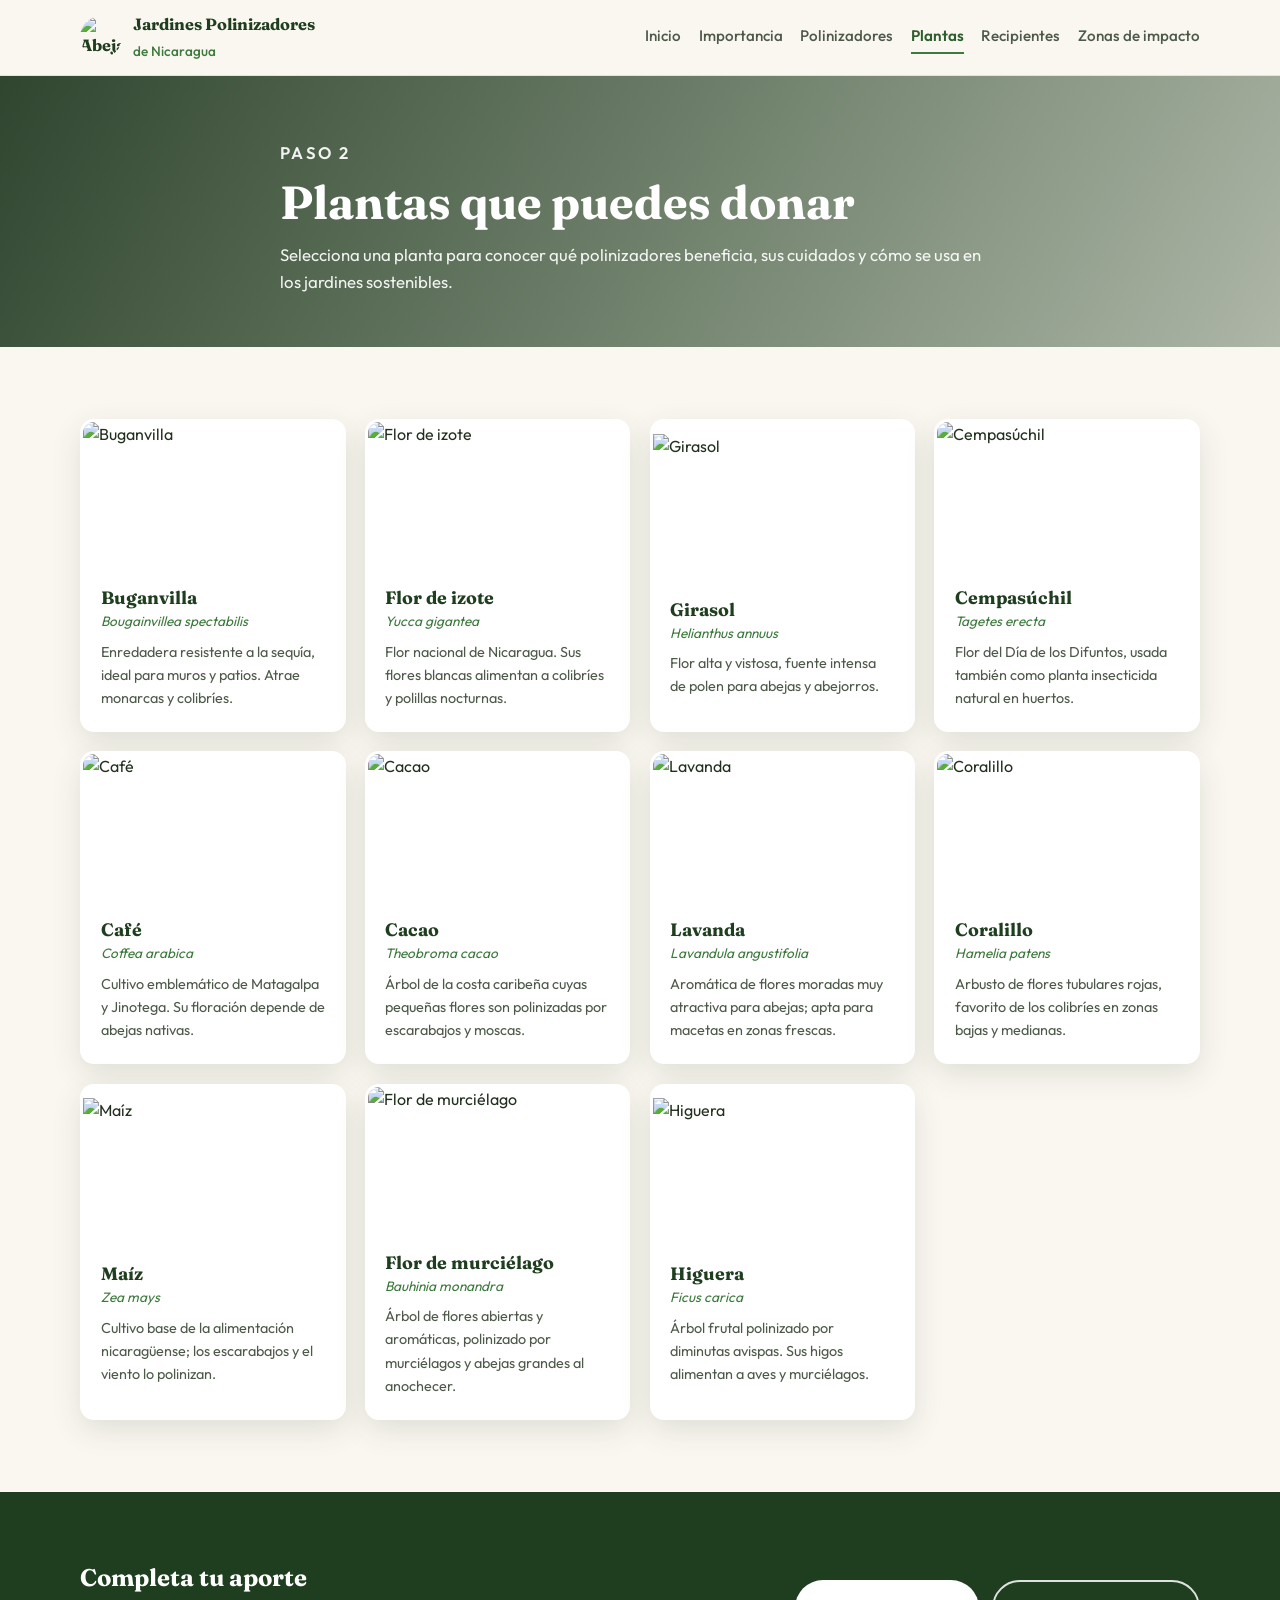
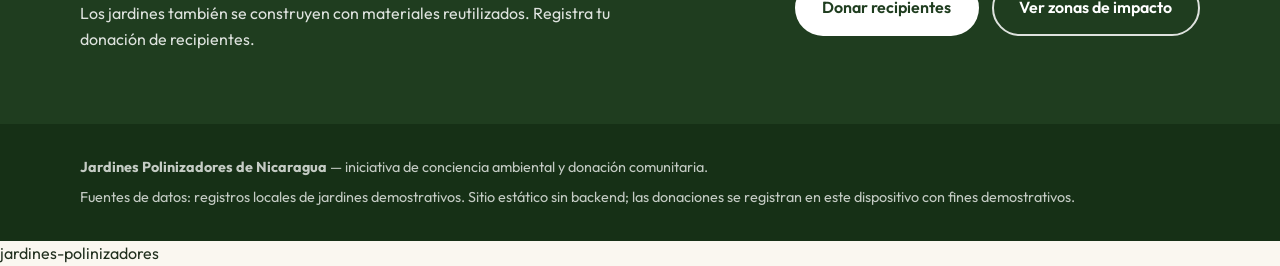
==== pagina-web/plantas.html @ b2a904cb "Sitio Jardines Polinizadores de Nicaragua" ====
<!DOCTYPE html>
<html lang="es">
<head>
  <meta charset="UTF-8" />
  <meta name="viewport" content="width=device-width, initial-scale=1.0" />
  <title>Plantas donables | Jardines Polinizadores de Nicaragua</title>
  <meta name="description" content="Plantas que puedes donar a los jardines polinizadores de Nicaragua y los polinizadores que benefician." />
  <link rel="preconnect" href="https://fonts.googleapis.com" />
  <link rel="preconnect" href="https://fonts.gstatic.com" crossorigin />
  <link href="https://fonts.googleapis.com/css2?family=Fraunces:opsz,wght@9..144,500;9..144,700&family=Outfit:wght@300;400;500;600;700&display=swap" rel="stylesheet" />
  <link rel="stylesheet" href="css/styles.css" />
</head>
<body>
  <header class="site-header">
    <div class="container header-inner">
      <a class="logo" href="index.html">
        <img src="https://images.unsplash.com/photo-1568526381923-caf3fd520382?auto=format&fit=crop&w=100&q=80" alt="Abeja polinizadora" />
        <span>Jardines Polinizadores<br /><small>de Nicaragua</small></span>
      </a>
      <button class="nav-toggle" id="navToggle" aria-label="Abrir menú">Menú</button>
      <nav class="site-nav" id="siteNav">
        <a href="index.html">Inicio</a>
        <a href="index.html#importancia">Importancia</a>
        <a href="polinizadores.html">Polinizadores</a>
        <a href="plantas.html" class="activo">Plantas</a>
        <a href="recipientes.html">Recipientes</a>
        <a href="zonas.html">Zonas de impacto</a>
      </nav>
    </div>
  </header>

  <main>
    <section class="page-hero">
      <div class="page-hero-bg" style="background-image: url('https://images.unsplash.com/photo-1499002238440-d264edd596ec?auto=format&fit=crop&w=1600&q=80')"></div>
      <div class="hero-overlay"></div>
      <div class="container page-hero-content">
        <p class="eyebrow">Paso 2</p>
        <h1>Plantas que puedes donar</h1>
        <p>Selecciona una planta para conocer qué polinizadores beneficia, sus cuidados y cómo se usa en los jardines sostenibles.</p>
      </div>
    </section>

    <section class="section">
      <div class="container">
        <div class="species-grid" id="plantasGrid"></div>
        <div class="detail-panel" id="plantaDetalle" hidden></div>
      </div>
    </section>

    <section class="section cta-final">
      <div class="container cta-final-inner">
        <div>
          <h2>Completa tu aporte</h2>
          <p>Los jardines también se construyen con materiales reutilizados. Registra tu donación de recipientes.</p>
        </div>
        <div class="cta-botones">
          <a class="btn btn-primary" href="recipientes.html">Donar recipientes</a>
          <a class="btn btn-outline" href="zonas.html">Ver zonas de impacto</a>
        </div>
      </div>
    </section>
  </main>

  <footer class="site-footer">
    <div class="container footer-inner">
      <p><strong>Jardines Polinizadores de Nicaragua</strong> — iniciativa de conciencia ambiental y donación comunitaria.</p>
      <p>Fuentes de datos: registros locales de jardines demostrativos. Sitio estático sin backend; las donaciones se registran en este dispositivo con fines demostrativos.</p>
    </div>
  </footer>

  <script src="js/data.js"></script>
  <script src="js/common.js"></script>
  <script src="js/plantas.js"></script>
</body>
</html>
jardines-polinizadores
---- pagina-web/css/styles.css ----
:root {
  --verde-900: #1f3d1f;
  --verde-700: #2e5e2e;
  --verde-600: #3d7a3d;
  --verde-500: #4a9a4a;
  --verde-100: #e3f0e0;
  --crema: #faf7f0;
  --arena: #f0e9d9;
  --tierra: #6b5340;
  --texto: #22301f;
  --texto-suave: #4d5a4a;
  --blanco: #ffffff;
  --sombra: 0 10px 30px rgba(31, 61, 31, 0.12);
  --radio: 14px;
}

* { margin: 0; padding: 0; box-sizing: border-box; }

html { scroll-behavior: smooth; }

body {
  font-family: "Outfit", system-ui, sans-serif;
  color: var(--texto);
  background: var(--crema);
  line-height: 1.6;
}

img { max-width: 100%; display: block; }

.container { width: min(1120px, 92%); margin: 0 auto; }

h1, h2, h3 { font-family: "Fraunces", Georgia, serif; line-height: 1.15; color: var(--verde-900); }

.eyebrow {
  text-transform: uppercase;
  letter-spacing: 0.14em;
  font-size: 0.75rem;
  font-weight: 600;
  color: rgba(255, 255, 255, 0.85);
  margin-bottom: 0.6rem;
}

.eyebrow.dark { color: var(--verde-600); }

.btn {
  display: inline-block;
  padding: 0.8rem 1.6rem;
  border-radius: 999px;
  font-weight: 600;
  text-decoration: none;
  border: 2px solid transparent;
  cursor: pointer;
  font-size: 1rem;
  transition: transform 0.15s ease, background 0.15s ease, color 0.15s ease;
}

.btn:hover { transform: translateY(-2px); }

.btn-primary { background: var(--verde-600); color: var(--blanco); }
.btn-primary:hover { background: var(--verde-700); }

.btn-outline { border-color: rgba(255, 255, 255, 0.85); color: var(--blanco); }
.btn-outline:hover { background: rgba(255, 255, 255, 0.15); }

.btn-block { width: 100%; }

/* Header */
.site-header {
  position: sticky;
  top: 0;
  z-index: 50;
  background: rgba(250, 247, 240, 0.94);
  backdrop-filter: blur(8px);
  border-bottom: 1px solid rgba(46, 94, 46, 0.12);
}

.header-inner {
  display: flex;
  align-items: center;
  justify-content: space-between;
  gap: 1rem;
  padding: 0.7rem 0;
  flex-wrap: wrap;
}

.logo {
  display: flex;
  align-items: center;
  gap: 0.7rem;
  text-decoration: none;
  font-weight: 700;
  color: var(--verde-900);
  font-family: "Fraunces", Georgia, serif;
  font-size: 1.02rem;
}

.logo small { font-family: "Outfit", sans-serif; font-weight: 500; color: var(--verde-600); }

.logo img { width: 42px; height: 42px; border-radius: 50%; object-fit: cover; }

.site-nav { display: flex; gap: 0.3rem 1.1rem; flex-wrap: wrap; }

.site-nav a {
  text-decoration: none;
  color: var(--texto-suave);
  font-weight: 500;
  font-size: 0.95rem;
  padding: 0.25rem 0;
  border-bottom: 2px solid transparent;
}

.site-nav a:hover { color: var(--verde-700); border-bottom-color: var(--verde-500); }

.site-nav a.activo {
  color: var(--verde-700);
  font-weight: 600;
  border-bottom-color: var(--verde-600);
}

.nav-toggle {
  display: none;
  background: var(--verde-600);
  color: white;
  border: none;
  border-radius: 8px;
  padding: 0.5rem 0.9rem;
  font-family: inherit;
  font-weight: 600;
  cursor: pointer;
}

/* Hero */
.hero {
  position: relative;
  color: var(--blanco);
  padding: 5.5rem 0 4rem;
  overflow: hidden;
}

.hero-bg {
  position: absolute;
  inset: 0;
  background-size: cover;
  background-position: center;
  transform: scale(1.02);
}

.hero-overlay {
  position: absolute;
  inset: 0;
  background: linear-gradient(120deg, rgba(20, 45, 20, 0.88), rgba(31, 61, 31, 0.62) 55%, rgba(31, 61, 31, 0.35));
}

.hero-content { position: relative; z-index: 1; max-width: 820px; }

.hero h1 {
  color: var(--blanco);
  font-size: clamp(2.1rem, 5vw, 3.4rem);
  margin-bottom: 1.1rem;
}

.hero-lead { font-size: 1.1rem; max-width: 640px; color: rgba(255, 255, 255, 0.92); margin-bottom: 1.8rem; }

.hero-actions { display: flex; gap: 0.9rem; flex-wrap: wrap; margin-bottom: 2.6rem; }

.hero-stats {
  list-style: none;
  display: grid;
  grid-template-columns: repeat(3, minmax(0, 1fr));
  gap: 1rem;
  max-width: 760px;
}

.hero-stats li {
  background: rgba(255, 255, 255, 0.12);
  border: 1px solid rgba(255, 255, 255, 0.18);
  border-radius: var(--radio);
  padding: 0.9rem 1rem;
  backdrop-filter: blur(4px);
}

.hero-stats strong { display: block; font-size: 1.7rem; font-family: "Fraunces", serif; }
.hero-stats span { font-size: 0.85rem; color: rgba(255, 255, 255, 0.85); }

/* Secciones */
.section { padding: 4.5rem 0; }
.section-alt { background: var(--arena); }

.section-head { text-align: center; max-width: 680px; margin: 0 auto 2.6rem; }
.section-head.left { text-align: left; margin-left: 0; }
.section-head h2 { font-size: clamp(1.6rem, 3.4vw, 2.3rem); margin-bottom: 0.7rem; }
.section-head p { color: var(--texto-suave); }

/* Cards informativas */
.cards-3 {
  display: grid;
  grid-template-columns: repeat(auto-fit, minmax(270px, 1fr));
  gap: 1.4rem;
}

.info-card {
  background: var(--blanco);
  border-radius: var(--radio);
  overflow: hidden;
  box-shadow: var(--sombra);
}

.info-card img { height: 180px; width: 100%; object-fit: cover; }
.info-card-body { padding: 1.2rem 1.3rem 1.5rem; }
.info-card h3 { margin-bottom: 0.5rem; font-size: 1.2rem; }
.info-card p { color: var(--texto-suave); font-size: 0.96rem; }

/* Grid de especies */
.species-grid {
  display: grid;
  grid-template-columns: repeat(auto-fill, minmax(230px, 1fr));
  gap: 1.2rem;
}

.species-card {
  background: var(--blanco);
  border-radius: var(--radio);
  overflow: hidden;
  box-shadow: var(--sombra);
  cursor: pointer;
  border: 3px solid transparent;
  transition: transform 0.18s ease, border-color 0.18s ease;
  text-align: left;
  font: inherit;
  color: inherit;
  padding: 0;
}

.species-card:hover, .species-card:focus-visible { transform: translateY(-4px); border-color: var(--verde-500); outline: none; }
.species-card.activo { border-color: var(--verde-600); }

.species-card img { height: 150px; width: 100%; object-fit: cover; }

.species-card .card-body { padding: 1rem 1.1rem 1.2rem; }
.species-card h3 { font-size: 1.12rem; margin-bottom: 0.15rem; }
.species-card .cientifico { font-style: italic; color: var(--verde-600); font-size: 0.85rem; display: block; margin-bottom: 0.5rem; }
.species-card p { font-size: 0.9rem; color: var(--texto-suave); }

/* Panel de detalle */
.detail-panel {
  margin-top: 2rem;
  background: var(--blanco);
  border-radius: calc(var(--radio) + 4px);
  box-shadow: var(--sombra);
  overflow: hidden;
  animation: aparecer 0.3s ease;
}

@keyframes aparecer {
  from { opacity: 0; transform: translateY(10px); }
  to { opacity: 1; transform: translateY(0); }
}

.detail-hero {
  display: grid;
  grid-template-columns: 280px 1fr;
  gap: 0;
}

.detail-hero img { width: 100%; height: 100%; min-height: 240px; object-fit: cover; }

.detail-body { padding: 1.6rem 1.8rem; }
.detail-body h3 { font-size: 1.7rem; }
.detail-body .cientifico { font-style: italic; color: var(--verde-600); margin-bottom: 0.8rem; display: block; }
.detail-body .descripcion { color: var(--texto-suave); margin-bottom: 1rem; }

.datos-lista { list-style: none; display: grid; gap: 0.4rem; margin-bottom: 1.2rem; }
.datos-lista li { padding-left: 1.4rem; position: relative; font-size: 0.95rem; color: var(--texto-suave); }
.datos-lista li::before {
  content: "";
  position: absolute;
  left: 0;
  top: 0.55em;
  width: 8px;
  height: 8px;
  border-radius: 50%;
  background: var(--verde-500);
}

.relacionadas-title { font-size: 1.05rem; margin-bottom: 0.7rem; }

.chips { display: flex; flex-wrap: wrap; gap: 0.5rem; }

.chip {
  display: inline-flex;
  align-items: center;
  gap: 0.5rem;
  background: var(--verde-100);
  color: var(--verde-900);
  border: 1px solid rgba(74, 154, 74, 0.35);
  border-radius: 999px;
  padding: 0.35rem 0.9rem 0.35rem 0.4rem;
  font-size: 0.88rem;
  font-weight: 500;
  text-decoration: none;
  cursor: pointer;
}

.chip img { width: 28px; height: 28px; border-radius: 50%; object-fit: cover; }
.chip:hover { background: #d4e9cf; }

/* Recipientes */
.recipientes-layout {
  display: grid;
  grid-template-columns: 1.1fr 0.9fr;
  gap: 2.4rem;
  align-items: start;
}

.contenedores-lista { list-style: none; display: grid; gap: 0.7rem; margin: 1.4rem 0; }

.contenedores-lista li {
  background: var(--blanco);
  border-radius: 10px;
  padding: 0.9rem 1rem;
  border-left: 4px solid var(--verde-500);
  box-shadow: 0 4px 14px rgba(31, 61, 31, 0.07);
}

.contenedores-lista strong { display: block; color: var(--verde-900); }
.contenedores-lista span { font-size: 0.9rem; color: var(--texto-suave); }

.reciclaje-img { border-radius: var(--radio); box-shadow: var(--sombra); margin-top: 0.6rem; height: 220px; object-fit: cover; width: 100%; }

.donacion-form {
  background: var(--blanco);
  border-radius: calc(var(--radio) + 2px);
  padding: 1.8rem;
  box-shadow: var(--sombra);
  display: grid;
  gap: 1rem;
}

.donacion-form h3 { font-size: 1.35rem; margin-bottom: 0.2rem; }

.donacion-form label { display: grid; gap: 0.35rem; font-weight: 500; font-size: 0.92rem; color: var(--verde-900); }

.donacion-form input,
.donacion-form select,
.donacion-form textarea {
  font: inherit;
  padding: 0.65rem 0.8rem;
  border: 1.5px solid #cfd8c8;
  border-radius: 8px;
  background: #fbfdf9;
  color: var(--texto);
}

.donacion-form input:focus,
.donacion-form select:focus,
.donacion-form textarea:focus {
  outline: 2px solid var(--verde-500);
  border-color: var(--verde-500);
}

.form-msg { font-size: 0.92rem; min-height: 1.3em; }
.form-msg.exito { color: var(--verde-700); font-weight: 600; }
.form-msg.error { color: #a33b2a; font-weight: 600; }

/* Zonas de impacto */
.zonas-layout {
  display: grid;
  grid-template-columns: 1.05fr 0.95fr;
  gap: 2.2rem;
  align-items: start;
}

.mapa-wrap {
  background: var(--blanco);
  border-radius: var(--radio);
  padding: 1.2rem;
  box-shadow: var(--sombra);
}

#mapaNicaragua {
  width: 100%;
  height: 460px;
  border-radius: 12px;
  overflow: hidden;
  z-index: 0;
}

.mapa-error { padding: 2rem 1rem; text-align: center; color: var(--texto-suave); }

.mapa-nota { font-size: 0.8rem; color: var(--texto-suave); margin-top: 0.7rem; }
.mapa-nota a { color: var(--verde-700); }

/* Popups del mapa */
.popup-zona h3 { font-size: 1.05rem; margin-bottom: 0.25rem; }
.popup-zona .badge { display: inline-block; margin-bottom: 0.4rem; }
.popup-meta { font-size: 0.82rem; color: var(--texto-suave); }
.popup-detalle { font-size: 0.85rem; color: var(--texto-suave); margin: 0.4rem 0 0.6rem; }
.popup-enlace { display: inline-block; margin-top: 0.6rem; font-size: 0.85rem; font-weight: 600; color: var(--verde-700); }
.leaflet-container { font-family: "Outfit", sans-serif; }
.leaflet-popup-content { margin: 0.9rem 1rem; min-width: 210px; }
.leaflet-popup-content .progreso-fila { margin-top: 0.2rem; }

.leyenda { display: flex; gap: 1.1rem; flex-wrap: wrap; margin-top: 0.8rem; font-size: 0.85rem; color: var(--texto-suave); }
.leyenda .dot { display: inline-block; width: 11px; height: 11px; border-radius: 50%; margin-right: 0.35rem; vertical-align: -1px; }
.dot.alto { background: #2e7d32; }
.dot.medio { background: #f9a825; }
.dot.bajo { background: #c62828; }

.zonas-lista { display: grid; gap: 0.8rem; }

.zona-item {
  background: var(--blanco);
  border-radius: 12px;
  padding: 1rem 1.1rem;
  box-shadow: 0 5px 16px rgba(31, 61, 31, 0.08);
  border-left: 5px solid var(--verde-500);
  cursor: pointer;
  transition: transform 0.15s ease, box-shadow 0.15s ease;
}

.zona-item:hover,
.zona-item:focus-visible {
  transform: translateY(-2px);
  box-shadow: 0 10px 24px rgba(31, 61, 31, 0.14);
}

.zona-item.alto { border-left-color: #2e7d32; }
.zona-item.medio { border-left-color: #f9a825; }
.zona-item.bajo { border-left-color: #c62828; }

.zona-top { display: flex; justify-content: space-between; align-items: baseline; gap: 0.6rem; flex-wrap: wrap; }
.zona-top h3 { font-size: 1.1rem; }
.zona-meta { font-size: 0.85rem; color: var(--texto-suave); }

.badge {
  font-size: 0.72rem;
  text-transform: uppercase;
  letter-spacing: 0.06em;
  font-weight: 700;
  padding: 0.18rem 0.6rem;
  border-radius: 999px;
  color: #fff;
}

.badge.alto { background: #2e7d32; }
.badge.medio { background: #f9a825; color: #4a3500; }
.badge.bajo { background: #c62828; }

.zona-detalle { font-size: 0.88rem; color: var(--texto-suave); margin: 0.35rem 0 0.6rem; }

.progreso-fila { display: flex; align-items: center; gap: 0.7rem; }
.progreso-barra { flex: 1; height: 9px; background: #e2e8dc; border-radius: 999px; overflow: hidden; }
.progreso-barra i { display: block; height: 100%; background: linear-gradient(90deg, var(--verde-500), var(--verde-700)); border-radius: 999px; }
.progreso-valor { font-size: 0.85rem; font-weight: 700; color: var(--verde-900); min-width: 3em; text-align: right; }

.zona-item.resaltado { outline: 3px solid var(--verde-500); outline-offset: 2px; }

/* CTA final */
.cta-final { background: var(--verde-900); color: var(--blanco); }
.cta-final h2 { color: var(--blanco); margin-bottom: 0.6rem; }
.cta-final p { color: rgba(255, 255, 255, 0.85); max-width: 560px; }

.cta-final-inner { display: flex; align-items: center; justify-content: space-between; gap: 1.6rem; flex-wrap: wrap; }
.cta-final .btn-primary { background: var(--blanco); color: var(--verde-900); }
.cta-final .btn-primary:hover { background: var(--arena); }

/* Encabezado de páginas internas */
.page-hero {
  position: relative;
  color: var(--blanco);
  padding: 4rem 0 3.2rem;
  overflow: hidden;
}

.page-hero-bg {
  position: absolute;
  inset: 0;
  background-size: cover;
  background-position: center;
  transform: scale(1.02);
}

.page-hero-content { position: relative; z-index: 1; max-width: 720px; }

.page-hero h1 {
  color: var(--blanco);
  font-size: clamp(1.9rem, 4.4vw, 2.9rem);
  margin-bottom: 0.8rem;
}

.page-hero p { color: rgba(255, 255, 255, 0.92); font-size: 1.05rem; }

/* Tarjetas de enlace (inicio) */
.enlaces-grid {
  display: grid;
  grid-template-columns: repeat(auto-fit, minmax(240px, 1fr));
  gap: 1.2rem;
}

.enlace-card {
  background: var(--blanco);
  border-radius: var(--radio);
  overflow: hidden;
  box-shadow: var(--sombra);
  text-decoration: none;
  color: inherit;
  display: flex;
  flex-direction: column;
  transition: transform 0.18s ease;
  border: 2px solid transparent;
}

.enlace-card:hover { transform: translateY(-4px); border-color: var(--verde-500); }

.enlace-card img { height: 150px; width: 100%; object-fit: cover; }

.enlace-card-body {
  padding: 1.1rem 1.2rem 1.3rem;
  display: flex;
  flex-direction: column;
  flex: 1;
  gap: 0.45rem;
}

.enlace-card h3 { font-size: 1.15rem; }
.enlace-card p { font-size: 0.92rem; color: var(--texto-suave); flex: 1; }

.enlace-ir {
  margin-top: 0.6rem;
  font-weight: 600;
  color: var(--verde-600);
  font-size: 0.92rem;
}

.enlace-card:hover .enlace-ir { text-decoration: underline; }

/* Botones en CTA final */
.cta-botones { display: flex; gap: 0.8rem; flex-wrap: wrap; }

/* Footer */
.site-footer { background: #163016; color: rgba(255, 255, 255, 0.75); padding: 2rem 0; font-size: 0.9rem; }
.footer-inner p + p { margin-top: 0.4rem; }

/* Responsive */
@media (max-width: 900px) {
  .recipientes-layout, .zonas-layout { grid-template-columns: 1fr; }
  .detail-hero { grid-template-columns: 1fr; }
  .detail-hero img { min-height: 200px; max-height: 260px; }
  .hero-stats { grid-template-columns: 1fr; max-width: 420px; }
  #mapaNicaragua { height: 380px; }
}

@media (max-width: 720px) {
  .nav-toggle { display: block; }
  .site-nav {
    display: none;
    width: 100%;
    flex-direction: column;
    gap: 0;
    padding-bottom: 0.5rem;
  }
  .site-nav.abierto { display: flex; }
  .site-nav a { padding: 0.6rem 0; border-bottom: 1px solid rgba(46, 94, 46, 0.1); }
  .hero { padding-top: 3.5rem; }
  .page-hero { padding: 3rem 0 2.4rem; }
  .section { padding: 3.2rem 0; }
  #mapaNicaragua { height: 320px; }
}
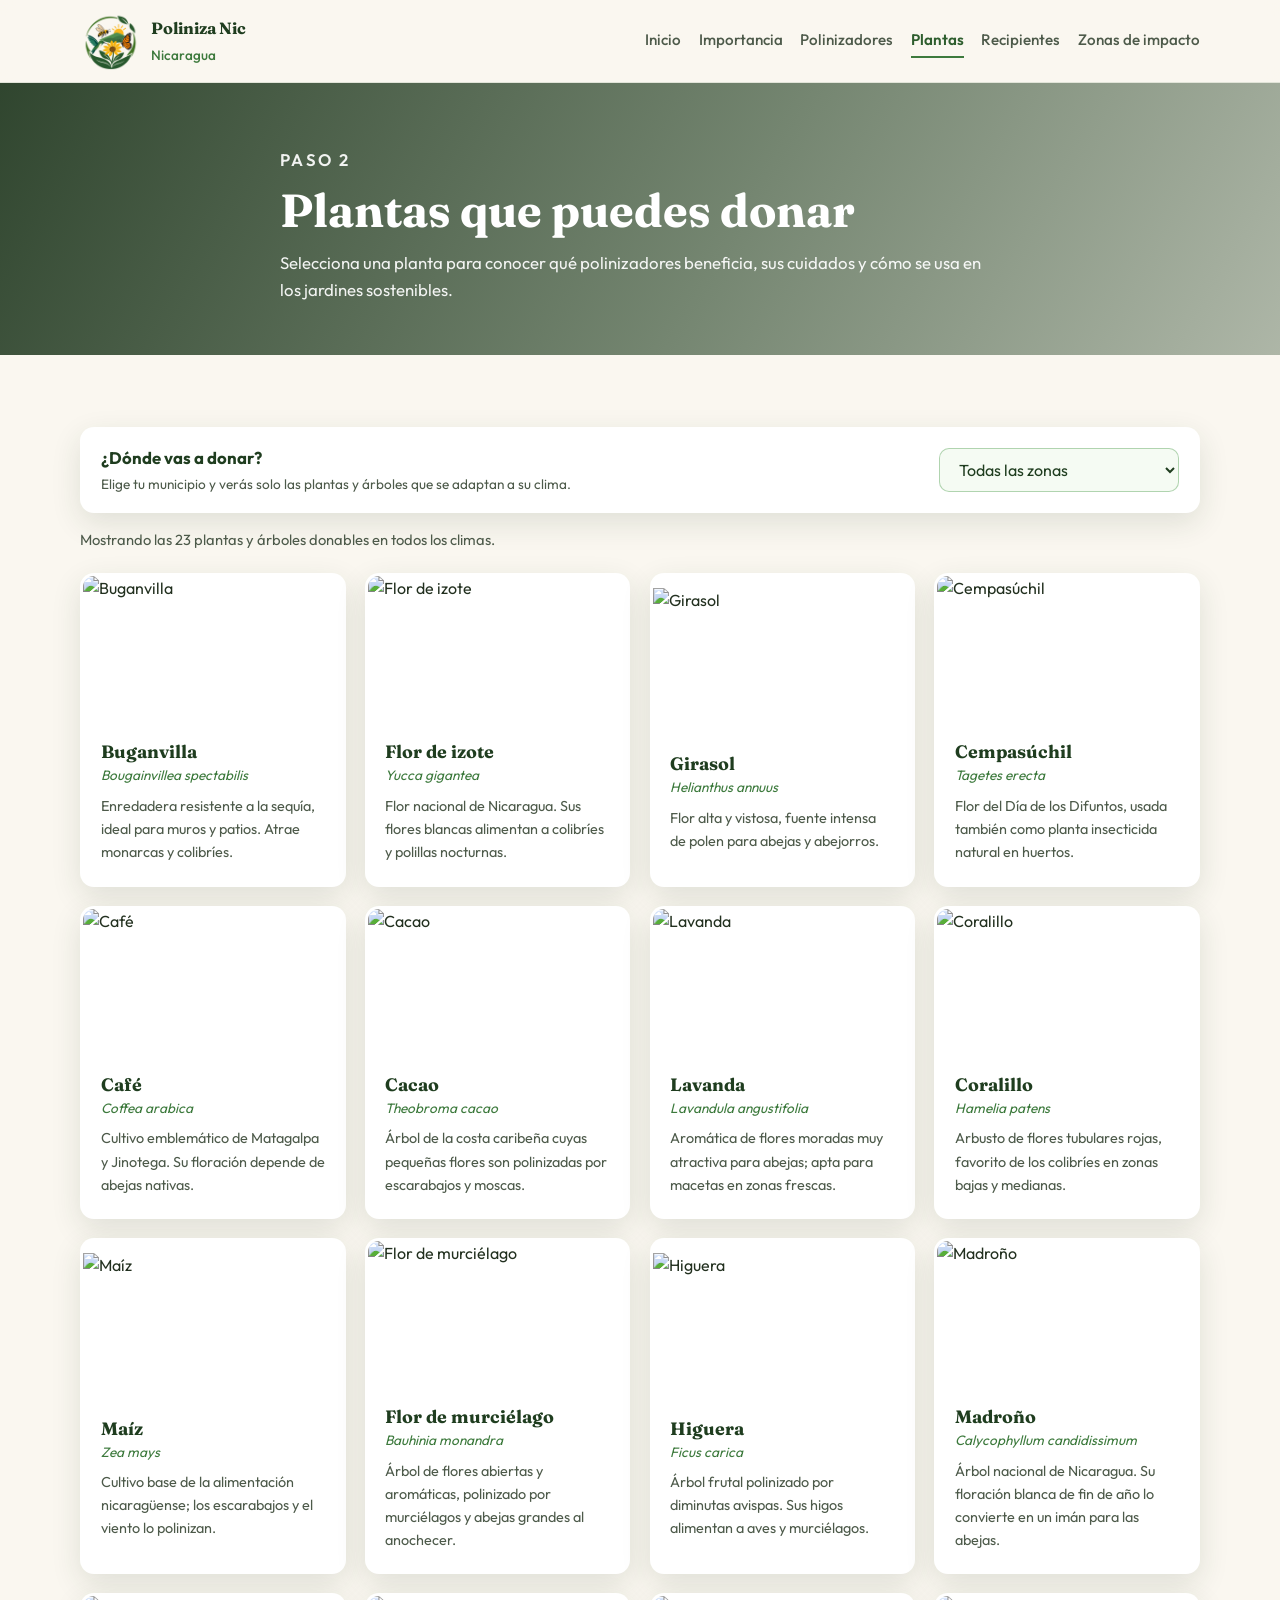
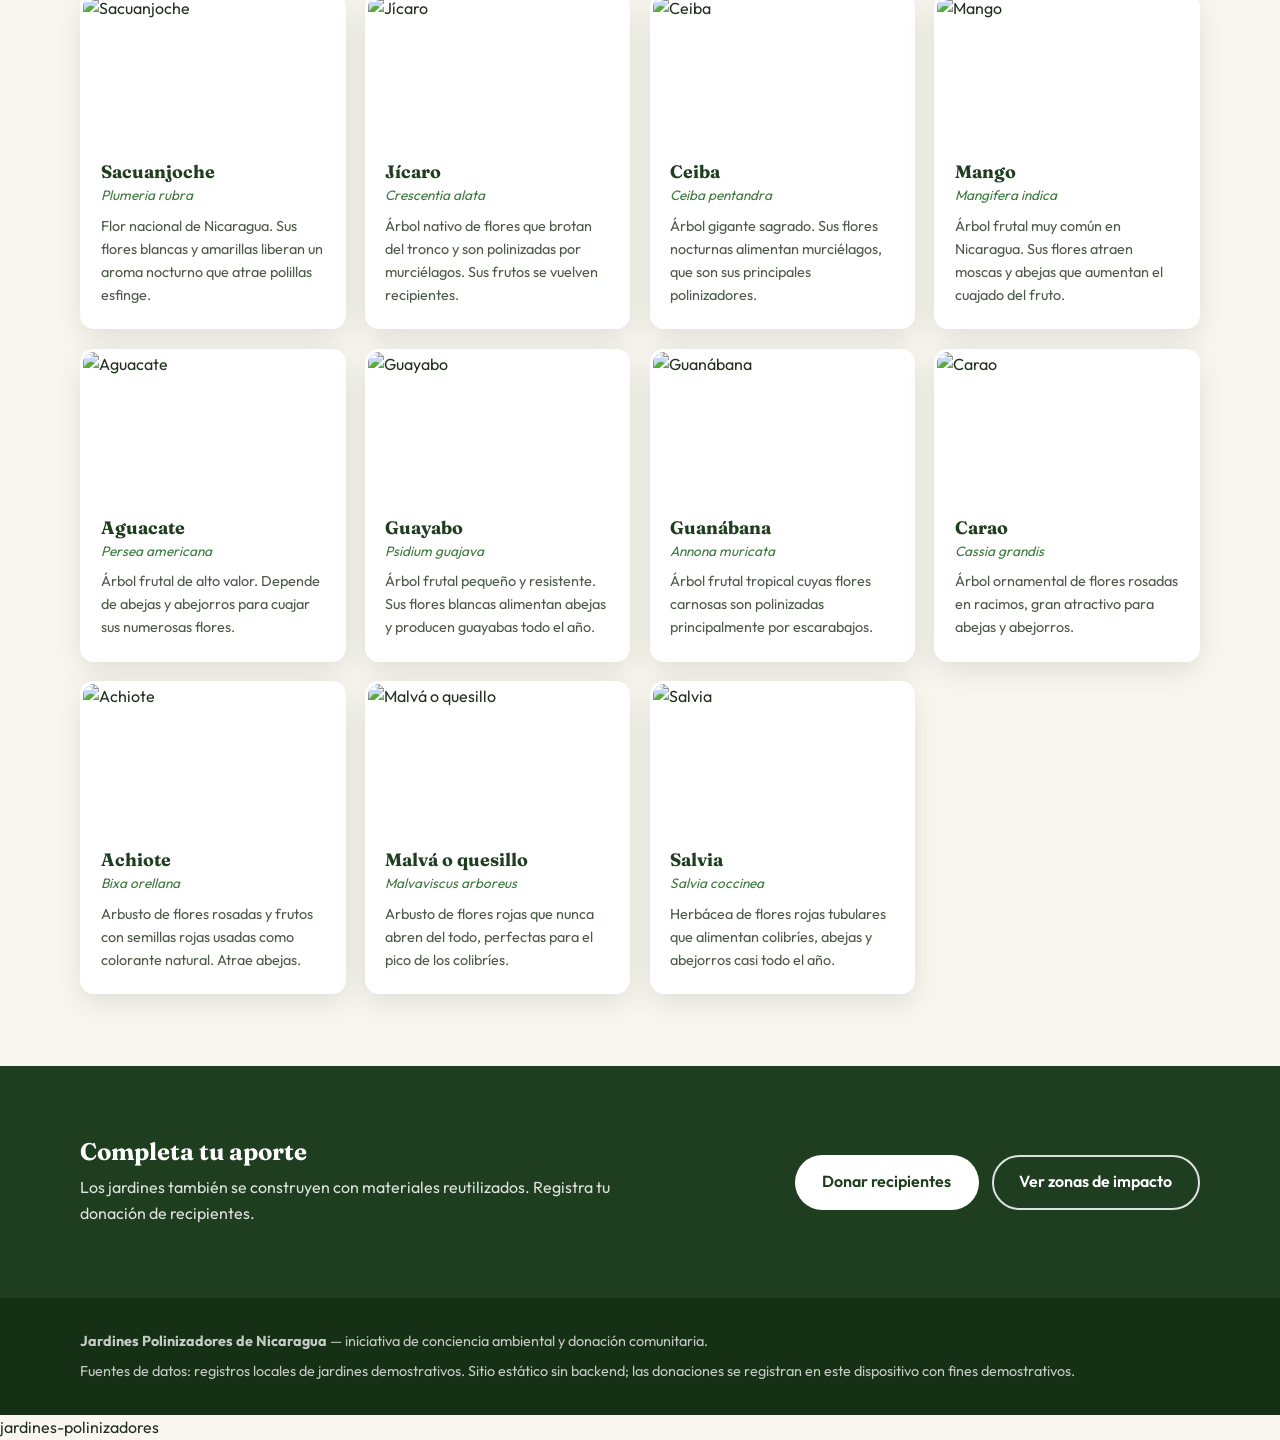
==== commit cdb3b2c3: "Filtro de plantas por zona, mapa real, logo y deploy a GitHub Pages - Filtra plantas/árboles según e" ====
--- a/pagina-web/plantas.html
+++ b/pagina-web/plantas.html
@@ -8,14 +8,15 @@
   <link rel="preconnect" href="https://fonts.googleapis.com" />
   <link rel="preconnect" href="https://fonts.gstatic.com" crossorigin />
   <link href="https://fonts.googleapis.com/css2?family=Fraunces:opsz,wght@9..144,500;9..144,700&family=Outfit:wght@300;400;500;600;700&display=swap" rel="stylesheet" />
+  <link rel="icon" type="image/png" href="assets/logo.png" />
   <link rel="stylesheet" href="css/styles.css" />
 </head>
 <body>
   <header class="site-header">
     <div class="container header-inner">
       <a class="logo" href="index.html">
-        <img src="https://images.unsplash.com/photo-1568526381923-caf3fd520382?auto=format&fit=crop&w=100&q=80" alt="Abeja polinizadora" />
-        <span>Jardines Polinizadores<br /><small>de Nicaragua</small></span>
+        <img src="assets/logo.png" alt="Emblema de polinizadores y naturaleza" />
+        <span>Poliniza Nic<br /><small>Nicaragua</small></span>
       </a>
       <button class="nav-toggle" id="navToggle" aria-label="Abrir menú">Menú</button>
       <nav class="site-nav" id="siteNav">
@@ -42,6 +43,16 @@
 
     <section class="section">
       <div class="container">
+        <div class="filtro-zona">
+          <div>
+            <label for="filtroZona">¿Dónde vas a donar?</label>
+            <p class="filtro-ayuda">Elige tu municipio y verás solo las plantas y árboles que se adaptan a su clima.</p>
+          </div>
+          <select id="filtroZona">
+            <option value="">Todas las zonas</option>
+          </select>
+        </div>
+        <p class="filtro-resumen" id="filtroResumen"></p>
         <div class="species-grid" id="plantasGrid"></div>
         <div class="detail-panel" id="plantaDetalle" hidden></div>
       </div>
--- a/pagina-web/css/styles.css
+++ b/pagina-web/css/styles.css
@@ -96,7 +96,7 @@
 
 .logo small { font-family: "Outfit", sans-serif; font-weight: 500; color: var(--verde-600); }
 
-.logo img { width: 42px; height: 42px; border-radius: 50%; object-fit: cover; }
+.logo img { width: 60px; height: 60px; border-radius: 50%; object-fit: cover; }
 
 .site-nav { display: flex; gap: 0.3rem 1.1rem; flex-wrap: wrap; }
 
@@ -262,7 +262,7 @@
   gap: 0;
 }
 
-.detail-hero img { width: 100%; height: 100%; min-height: 240px; object-fit: cover; }
+.detail-hero > img { width: 100%; height: 100%; min-height: 240px; object-fit: cover; }
 
 .detail-body { padding: 1.6rem 1.8rem; }
 .detail-body h3 { font-size: 1.7rem; }
@@ -304,6 +304,47 @@
 .chip img { width: 28px; height: 28px; border-radius: 50%; object-fit: cover; }
 .chip:hover { background: #d4e9cf; }
 
+/* Filtro por zona en plantas */
+.filtro-zona {
+  display: flex;
+  align-items: center;
+  justify-content: space-between;
+  gap: 1.2rem;
+  flex-wrap: wrap;
+  background: var(--blanco);
+  border-radius: var(--radio);
+  padding: 1.1rem 1.3rem;
+  box-shadow: var(--sombra);
+  margin-bottom: 0.9rem;
+}
+
+.filtro-zona label { font-weight: 700; color: var(--verde-900); font-size: 1.05rem; display: block; }
+.filtro-ayuda { font-size: 0.85rem; color: var(--texto-suave); margin-top: 0.15rem; }
+.filtro-zona select {
+  min-width: 240px;
+  padding: 0.65rem 0.9rem;
+  border-radius: 10px;
+  border: 1px solid rgba(74, 154, 74, 0.4);
+  background: #f5fbf3;
+  font: inherit;
+  color: var(--verde-900);
+  cursor: pointer;
+}
+
+.filtro-resumen { font-size: 0.92rem; color: var(--texto-suave); margin-bottom: 1.4rem; }
+.filtro-resumen strong { color: var(--verde-900); }
+
+.chips-zonas { display: flex; flex-wrap: wrap; gap: 0.45rem; }
+.chip-zona {
+  background: var(--verde-100);
+  color: var(--verde-900);
+  border: 1px solid rgba(74, 154, 74, 0.35);
+  border-radius: 999px;
+  padding: 0.3rem 0.85rem;
+  font-size: 0.82rem;
+  font-weight: 500;
+}
+
 /* Recipientes */
 .recipientes-layout {
   display: grid;
@@ -455,6 +496,17 @@
 
 .zona-item.resaltado { outline: 3px solid var(--verde-500); outline-offset: 2px; }
 
+.zona-enlace {
+  display: inline-block;
+  margin-top: 0.7rem;
+  font-size: 0.85rem;
+  font-weight: 600;
+  color: var(--verde-700);
+  text-decoration: none;
+}
+.zona-enlace:hover { text-decoration: underline; }
+.popup-enlace + .popup-enlace { margin-left: 0.9rem; }
+
 /* CTA final */
 .cta-final { background: var(--verde-900); color: var(--blanco); }
 .cta-final h2 { color: var(--blanco); margin-bottom: 0.6rem; }
@@ -545,7 +597,7 @@
 @media (max-width: 900px) {
   .recipientes-layout, .zonas-layout { grid-template-columns: 1fr; }
   .detail-hero { grid-template-columns: 1fr; }
-  .detail-hero img { min-height: 200px; max-height: 260px; }
+  .detail-hero > img { min-height: 200px; max-height: 260px; }
   .hero-stats { grid-template-columns: 1fr; max-width: 420px; }
   #mapaNicaragua { height: 380px; }
 }
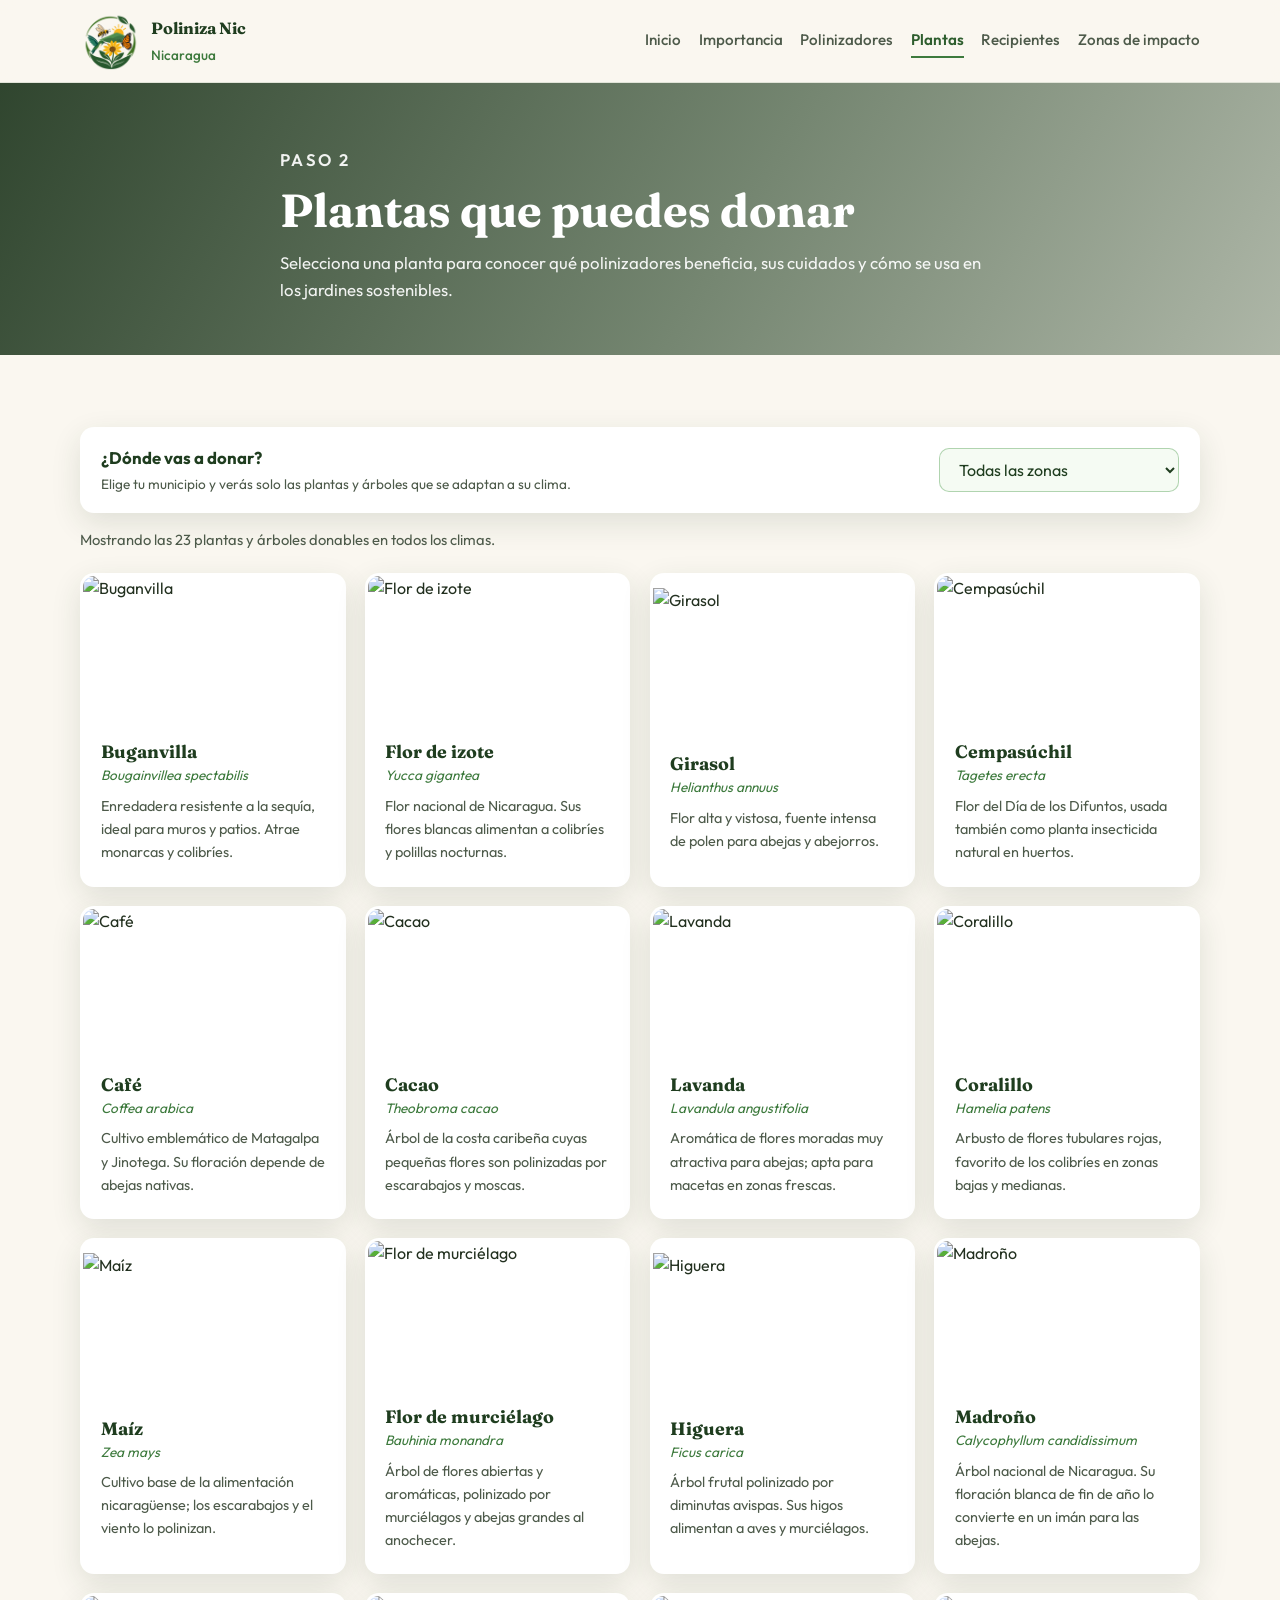
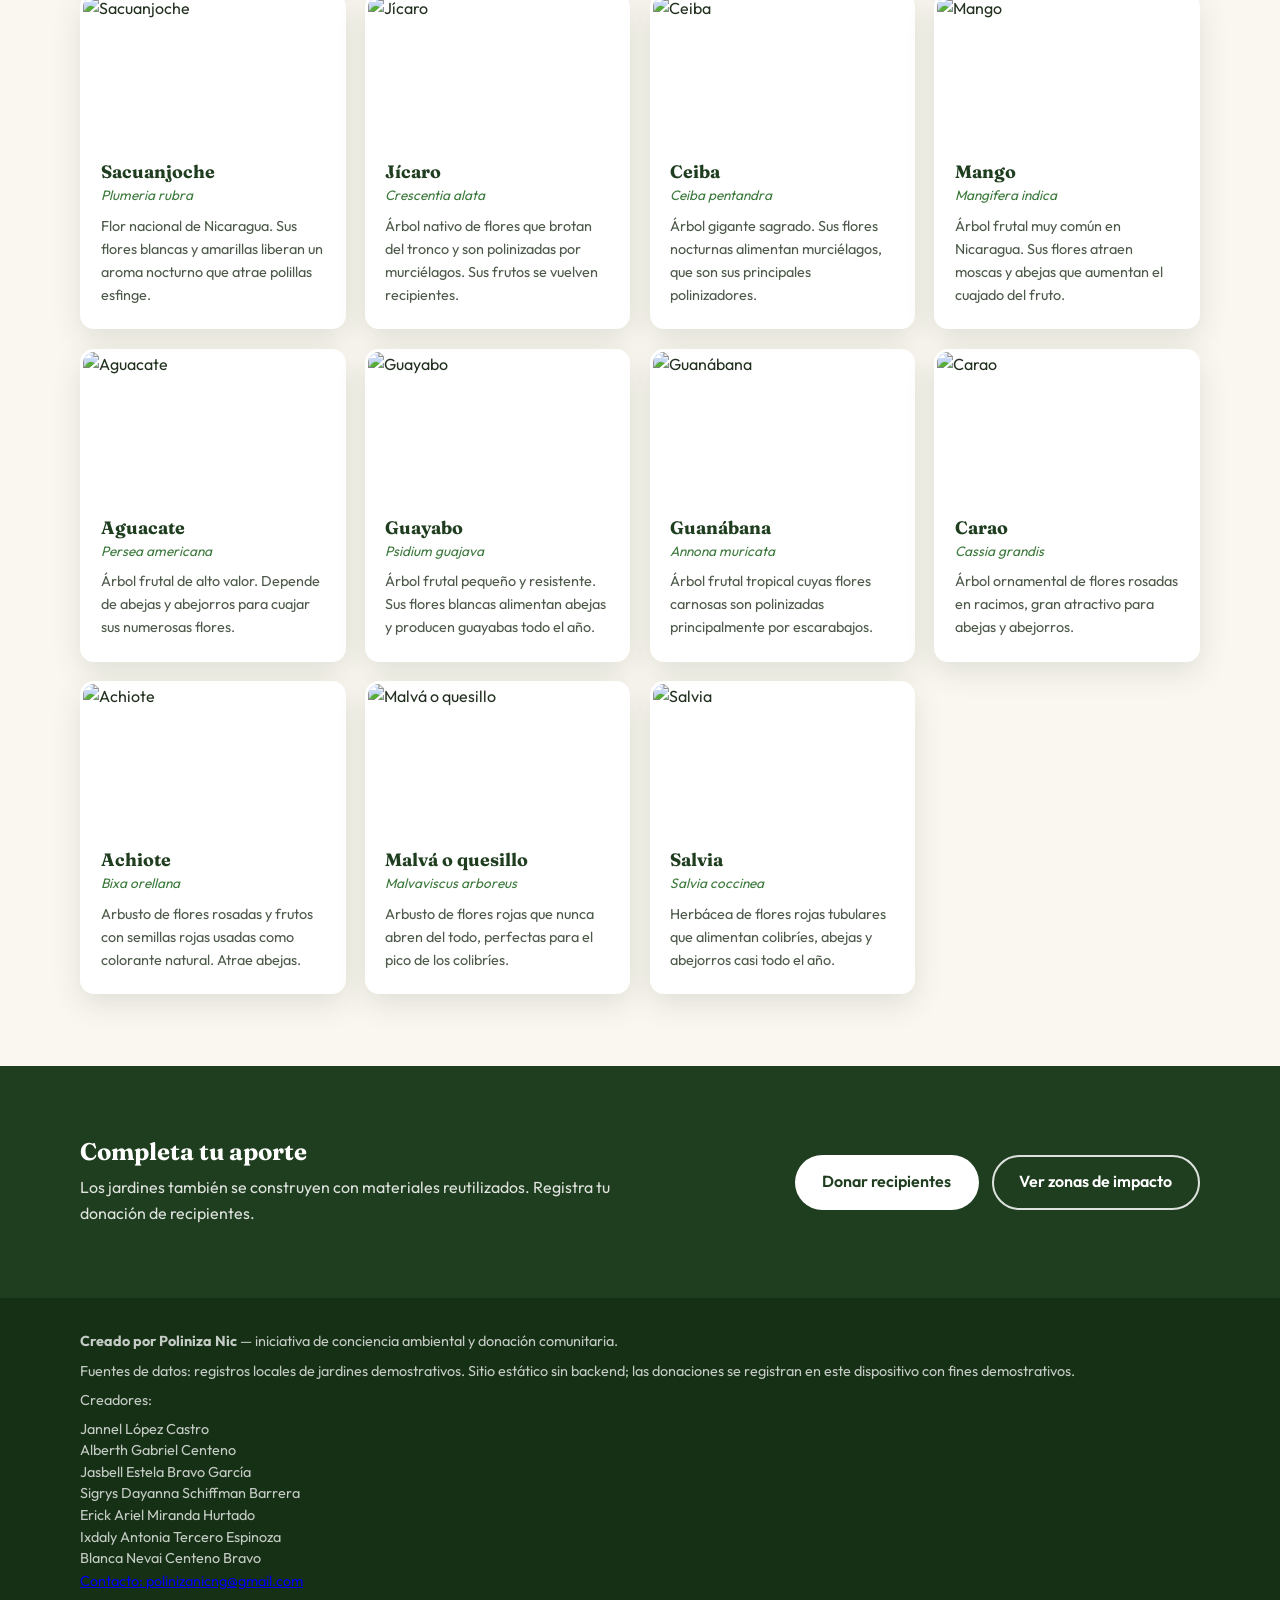
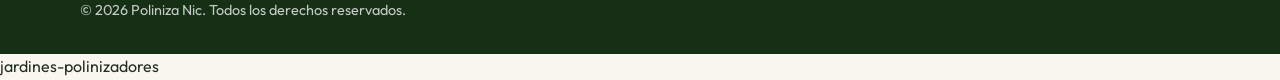
==== commit 7f5110ef: "Footer: replica créditos, contacto y marca Poliniza Nic en todas las páginas" ====
--- a/pagina-web/plantas.html
+++ b/pagina-web/plantas.html
@@ -74,8 +74,21 @@
 
   <footer class="site-footer">
     <div class="container footer-inner">
-      <p><strong>Jardines Polinizadores de Nicaragua</strong> — iniciativa de conciencia ambiental y donación comunitaria.</p>
+     <p><strong>Creado por Poliniza Nic</strong> — iniciativa de conciencia ambiental y donación comunitaria.</p>
       <p>Fuentes de datos: registros locales de jardines demostrativos. Sitio estático sin backend; las donaciones se registran en este dispositivo con fines demostrativos.</p>
+      <p>Creadores:</p>
+      <ul class="creditos">
+        <li>Jannel López Castro</li>
+        <li>Alberth Gabriel Centeno</li>
+        <li>Jasbell Estela Bravo García</li>
+        <li>Sigrys Dayanna Schiffman Barrera</li>
+        <li>Erick Ariel Miranda Hurtado</li>
+        <li>Ixdaly Antonia Tercero Espinoza</li>
+        <li>Blanca Nevai Centeno Bravo</li>
+      </ul>
+      <p><a href="mailto:polinizanicng@gmail.com">Contacto: polinizanicng@gmail.com</a></p>
+      <p>© 2026 Poliniza Nic. Todos los derechos reservados.</p>
+      
     </div>
   </footer>
 
--- a/pagina-web/css/styles.css
+++ b/pagina-web/css/styles.css
@@ -592,6 +592,8 @@
 /* Footer */
 .site-footer { background: #163016; color: rgba(255, 255, 255, 0.75); padding: 2rem 0; font-size: 0.9rem; }
 .footer-inner p + p { margin-top: 0.4rem; }
+.footer-inner .creditos { list-style: none; padding: 0; margin: 0.4rem 0 0; }
+.footer-inner .creditos li { line-height: 1.5; }
 
 /* Responsive */
 @media (max-width: 900px) {
